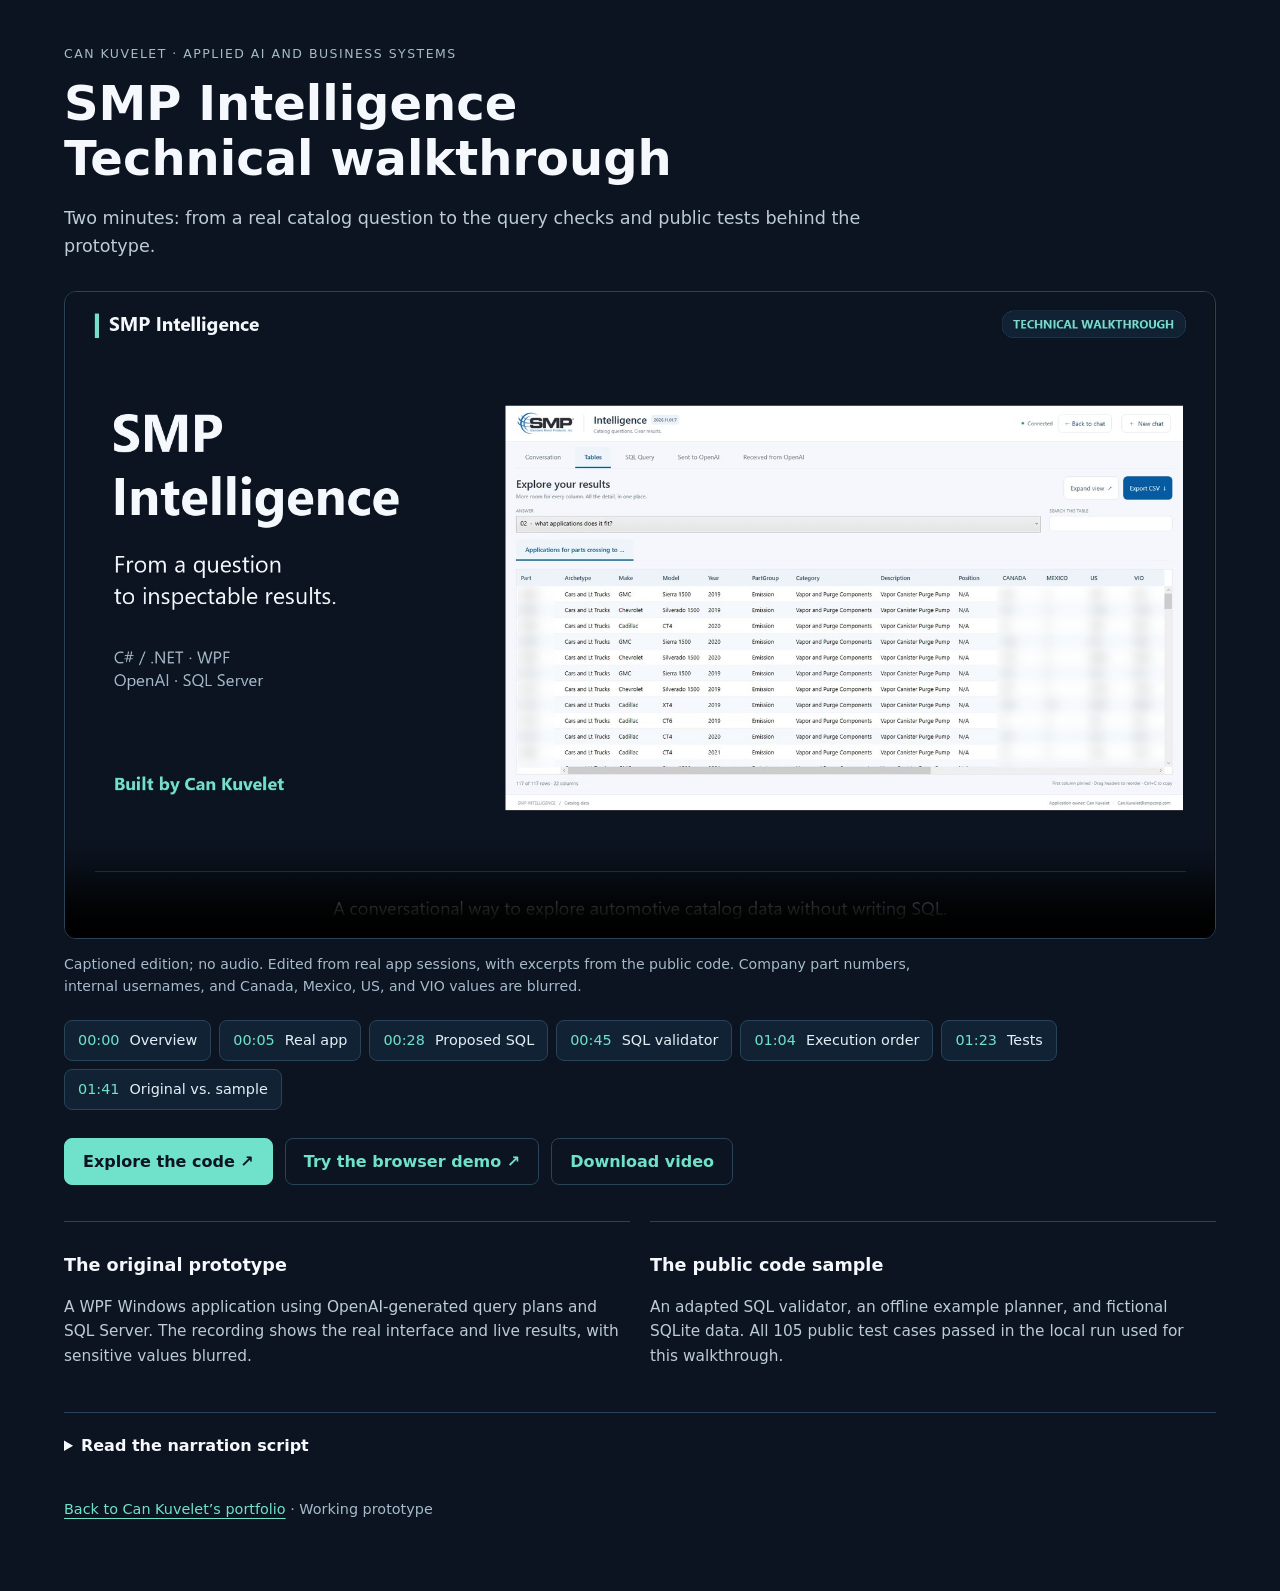
==== walkthrough/index.html @ 6a30120a "Add captioned SMP technical walkthrough and portfolio link" ====
<!doctype html>
<html lang="en"><head><meta charset="utf-8"><meta name="viewport" content="width=device-width,initial-scale=1">
<title>SMP Intelligence — Technical walkthrough | Can Kuvelet</title>
<meta name="description" content="A two-minute walkthrough of the real SMP Intelligence prototype, its SQL validator, public code, and automated tests.">
<style>
:root{color-scheme:dark;font-family:Segoe UI,system-ui,sans-serif;color:#f5f8fc;background:#0b1420;line-height:1.6}
*{box-sizing:border-box}body{margin:0}main{max-width:1200px;margin:auto;padding:44px 24px 70px}a{color:#70e1ca;text-underline-offset:4px}a:hover{color:white}
.eyebrow{font-size:.78rem;letter-spacing:.12em;text-transform:uppercase;color:#a6bacb}h1{font-size:clamp(1.8rem,4.5vw,3rem);line-height:1.15;margin:12px 0 18px}p{max-width:850px;color:#bccbd7}.intro{font-size:1.1rem}
video{width:100%;aspect-ratio:16/9;display:block;background:#080e16;border:1px solid #294358;border-radius:12px;margin-top:30px}.note{font-size:.88rem;color:#a6bacb}
.chapters{display:flex;flex-wrap:wrap;gap:8px;margin:22px 0 28px}.chapters button{font:inherit;font-size:.9rem;color:#e5eef5;background:#112234;border:1px solid #294358;padding:8px 13px;border-radius:8px;cursor:pointer}.chapters span{color:#70e1ca;padding-right:10px}.chapters button:hover,.chapters button:focus-visible{border-color:#70e1ca;background:#1d3c49}
.links{display:flex;flex-wrap:wrap;gap:12px}.links a{display:block;text-decoration:none;font-weight:600;border:1px solid #294358;padding:10px 18px;border-radius:8px}.links a:first-child{background:#70e1ca;color:#0b1420;border-color:#70e1ca}.compare{display:grid;grid-template-columns:1fr 1fr;gap:20px;margin-top:36px}.compare section{border-top:1px solid #294358;padding-top:14px}.compare h2{font-size:1.1rem}.compare p{font-size:.96rem}details{margin-top:28px;border-top:1px solid #294358;padding-top:20px}summary{cursor:pointer;font-weight:600}details p strong{color:#70e1ca;padding-right:10px}footer{margin-top:40px;color:#a6bacb;font-size:.9rem}button:focus-visible,a:focus-visible,summary:focus-visible{outline:2px solid #70e1ca;outline-offset:4px}@media(max-width:640px){main{padding:26px 16px 44px}.compare{grid-template-columns:1fr}.chapters{gap:6px}.chapters button{font-size:.82rem}}
</style></head><body><main>
<div class="eyebrow">Can Kuvelet · Applied AI and business systems</div>
<h1>SMP Intelligence<br>Technical walkthrough</h1>
<p class="intro">Two minutes: from a real catalog question to the query checks and public tests behind the prototype.</p>
<video controls playsinline preload="metadata" poster="poster.jpg" aria-label="Two-minute SMP Intelligence technical walkthrough">
<source src="smp-technical-walkthrough.mp4" type="video/mp4"><track kind="captions" src="captions.vtt" srclang="en" label="English">
Your browser does not support inline video. <a href="smp-technical-walkthrough.mp4">Download the walkthrough.</a></video>
<p class="note">Captioned edition; no audio. Edited from real app sessions, with excerpts from the public code. Company part numbers, internal usernames, and Canada, Mexico, US, and VIO values are blurred.</p>
<nav class="chapters" aria-label="Video chapters"><button type="button" data-time="0"><span>00:00</span>Overview</button><button type="button" data-time="5"><span>00:05</span>Real app</button><button type="button" data-time="28.133333"><span>00:28</span>Proposed SQL</button><button type="button" data-time="45"><span>00:45</span>SQL validator</button><button type="button" data-time="64"><span>01:04</span>Execution order</button><button type="button" data-time="83"><span>01:23</span>Tests</button><button type="button" data-time="101"><span>01:41</span>Original vs. sample</button></nav>
<div class="links"><a href="https://github.com/Kuvelet/SMP-Intelligence">Explore the code ↗</a><a href="https://kuvelet.github.io/SMP-Intelligence/">Try the browser demo ↗</a><a href="smp-technical-walkthrough.mp4" download>Download video</a></div>
<div class="compare"><section><h2>The original prototype</h2><p>A WPF Windows application using OpenAI-generated query plans and SQL Server. The recording shows the real interface and live results, with sensitive values blurred.</p></section><section><h2>The public code sample</h2><p>An adapted SQL validator, an offline example planner, and fictional SQLite data. All 105 public test cases passed in the local run used for this walkthrough.</p></section></div>
<details><summary>Read the narration script</summary><p><strong>00:00</strong> I built SMP Intelligence to make automotive catalog lookups easier to explore without writing SQL.</p><p><strong>00:05</strong> Here is the working Windows prototype. I ask which parts cross to an original-equipment reference.</p><p><strong>00:14</strong> SQL Server returns matching parts, which the application presents in the conversation and results table.</p><p><strong>00:20</strong> A follow-up retrieves their vehicle applications. Part numbers, usernames, and regional vehicle counts are blurred in this walkthrough.</p><p><strong>00:28</strong> The SQL tab exposes the query proposed by the model. The backend checks and normalizes that proposal before executing it.</p><p><strong>00:37</strong> OpenAI proposes the query. SQL Server supplies the result records, which are formatted locally and are not sent back to the model.</p><p><strong>00:45</strong> The public validator is adapted from the prototype. It parses SQL into a syntax tree and requires one SELECT statement per result.</p><p><strong>00:54</strong> Table references, syntax, and functions have explicit limits. Unsupported operations are rejected rather than passed through.</p><p><strong>01:04</strong> Execution order matters. The pipeline materializes the entire validated plan before the first database call.</p><p><strong>01:14</strong> If a second query is rejected, the first query must not run either. The sample preserves this behavior from the original prototype.</p><p><strong>01:23</strong> This public test supplies a rejected second query and checks that the executor was called zero times.</p><p><strong>01:33</strong> All 105 public cases passed in this run. These tests check defined behaviors; model-generated answers still need separate business-correctness evaluation.</p><p><strong>01:41</strong> The original uses OpenAI, SQL Server, and WPF. The public sample uses an offline planner and fictional SQLite data so reviewers can run and inspect it without company access.</p><p><strong>01:53</strong> Explore the source, run the tests, or try the browser demo. SMP Intelligence remains a working prototype.</p><p><a href="narration.txt" download>Download the editable narration script</a></p></details>
<footer><a href="https://kuvelet.github.io/portfolio/">Back to Can Kuvelet’s portfolio</a> · Working prototype</footer>
</main><script>const video=document.querySelector('video');document.querySelectorAll('[data-time]').forEach(button=>button.addEventListener('click',()=>{video.currentTime=Number(button.dataset.time);video.focus();}));</script></body></html>
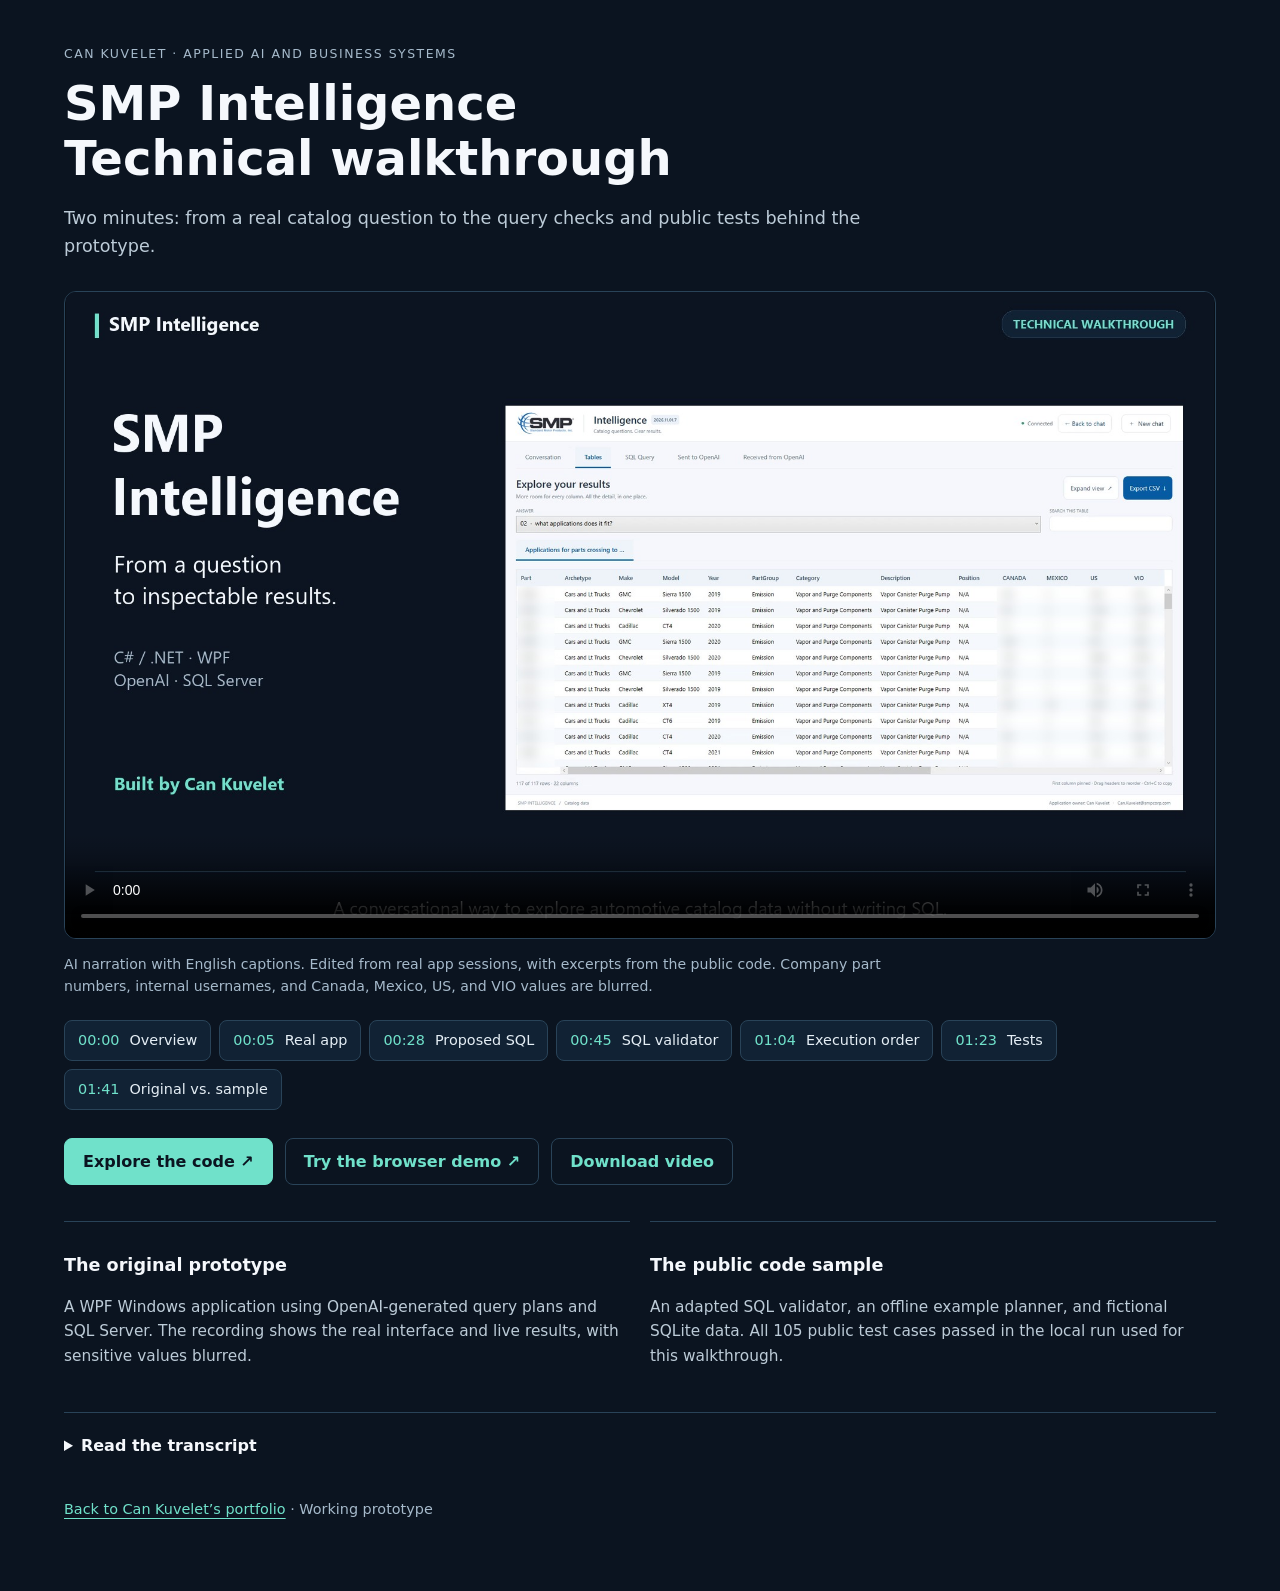
==== commit 692e1600: "Add synchronized AI narration and speech captions to SMP walkthrough" ====
--- a/walkthrough/index.html
+++ b/walkthrough/index.html
@@ -14,12 +14,12 @@
 <h1>SMP Intelligence<br>Technical walkthrough</h1>
 <p class="intro">Two minutes: from a real catalog question to the query checks and public tests behind the prototype.</p>
 <video controls playsinline preload="metadata" poster="poster.jpg" aria-label="Two-minute SMP Intelligence technical walkthrough">
-<source src="smp-technical-walkthrough.mp4" type="video/mp4"><track kind="captions" src="captions.vtt" srclang="en" label="English">
+<source src="smp-technical-walkthrough.mp4?v=voiceover-1" type="video/mp4"><track kind="captions" src="captions.vtt?v=voiceover-1" srclang="en" label="English">
 Your browser does not support inline video. <a href="smp-technical-walkthrough.mp4">Download the walkthrough.</a></video>
-<p class="note">Captioned edition; no audio. Edited from real app sessions, with excerpts from the public code. Company part numbers, internal usernames, and Canada, Mexico, US, and VIO values are blurred.</p>
+<p class="note">AI narration with English captions. Edited from real app sessions, with excerpts from the public code. Company part numbers, internal usernames, and Canada, Mexico, US, and VIO values are blurred.</p>
 <nav class="chapters" aria-label="Video chapters"><button type="button" data-time="0"><span>00:00</span>Overview</button><button type="button" data-time="5"><span>00:05</span>Real app</button><button type="button" data-time="28.133333"><span>00:28</span>Proposed SQL</button><button type="button" data-time="45"><span>00:45</span>SQL validator</button><button type="button" data-time="64"><span>01:04</span>Execution order</button><button type="button" data-time="83"><span>01:23</span>Tests</button><button type="button" data-time="101"><span>01:41</span>Original vs. sample</button></nav>
 <div class="links"><a href="https://github.com/Kuvelet/SMP-Intelligence">Explore the code ↗</a><a href="https://kuvelet.github.io/SMP-Intelligence/">Try the browser demo ↗</a><a href="smp-technical-walkthrough.mp4" download>Download video</a></div>
 <div class="compare"><section><h2>The original prototype</h2><p>A WPF Windows application using OpenAI-generated query plans and SQL Server. The recording shows the real interface and live results, with sensitive values blurred.</p></section><section><h2>The public code sample</h2><p>An adapted SQL validator, an offline example planner, and fictional SQLite data. All 105 public test cases passed in the local run used for this walkthrough.</p></section></div>
-<details><summary>Read the narration script</summary><p><strong>00:00</strong> I built SMP Intelligence to make automotive catalog lookups easier to explore without writing SQL.</p><p><strong>00:05</strong> Here is the working Windows prototype. I ask which parts cross to an original-equipment reference.</p><p><strong>00:14</strong> SQL Server returns matching parts, which the application presents in the conversation and results table.</p><p><strong>00:20</strong> A follow-up retrieves their vehicle applications. Part numbers, usernames, and regional vehicle counts are blurred in this walkthrough.</p><p><strong>00:28</strong> The SQL tab exposes the query proposed by the model. The backend checks and normalizes that proposal before executing it.</p><p><strong>00:37</strong> OpenAI proposes the query. SQL Server supplies the result records, which are formatted locally and are not sent back to the model.</p><p><strong>00:45</strong> The public validator is adapted from the prototype. It parses SQL into a syntax tree and requires one SELECT statement per result.</p><p><strong>00:54</strong> Table references, syntax, and functions have explicit limits. Unsupported operations are rejected rather than passed through.</p><p><strong>01:04</strong> Execution order matters. The pipeline materializes the entire validated plan before the first database call.</p><p><strong>01:14</strong> If a second query is rejected, the first query must not run either. The sample preserves this behavior from the original prototype.</p><p><strong>01:23</strong> This public test supplies a rejected second query and checks that the executor was called zero times.</p><p><strong>01:33</strong> All 105 public cases passed in this run. These tests check defined behaviors; model-generated answers still need separate business-correctness evaluation.</p><p><strong>01:41</strong> The original uses OpenAI, SQL Server, and WPF. The public sample uses an offline planner and fictional SQLite data so reviewers can run and inspect it without company access.</p><p><strong>01:53</strong> Explore the source, run the tests, or try the browser demo. SMP Intelligence remains a working prototype.</p><p><a href="narration.txt" download>Download the editable narration script</a></p></details>
+<details><summary>Read the transcript</summary><p><strong>00:00</strong> SMP Intelligence makes catalog lookups conversational.</p><p><strong>00:05</strong> Here&#x27;s the real Windows prototype. I ask which parts cross to an original equipment number.</p><p><strong>00:14</strong> The matching parts appear in a conversation and a results table.</p><p><strong>00:20</strong> Then I ask which vehicles they fit. Part numbers, usernames, and vehicle counts are blurred.</p><p><strong>00:28</strong> The SQL tab shows the query proposed by the model. The backend checks it before execution.</p><p><strong>00:37</strong> OpenAI proposes SQL. The database returns records, which stay local rather than going back to the model.</p><p><strong>00:45</strong> Here&#x27;s the public validator, adapted from the prototype. It parses the SQL and requires one SELECT statement per result.</p><p><strong>00:54</strong> The checks limit which tables, functions, and SQL operations are allowed. Unsupported queries are rejected.</p><p><strong>01:04</strong> The order matters. This pipeline validates the entire plan before making any database calls.</p><p><strong>01:14</strong> So if the second query fails validation, the first query doesn&#x27;t run either. No partial execution.</p><p><strong>01:23</strong> This test checks exactly that. It supplies an invalid second query, then verifies that the database executor was called zero times.</p><p><strong>01:33</strong> All 105 tests passed. They verify specific behaviors, not the accuracy of every AI answer.</p><p><strong>01:41</strong> The original uses OpenAI, SQL Server, and WPF. The public sample uses an offline planner and fictional data, without company access.</p><p><strong>01:53</strong> Explore the code, run the tests, or try the browser demo. This is a working prototype.</p><p><a href="narration.txt" download>Download the transcript</a></p></details>
 <footer><a href="https://kuvelet.github.io/portfolio/">Back to Can Kuvelet’s portfolio</a> · Working prototype</footer>
 </main><script>const video=document.querySelector('video');document.querySelectorAll('[data-time]').forEach(button=>button.addEventListener('click',()=>{video.currentTime=Number(button.dataset.time);video.focus();}));</script></body></html>
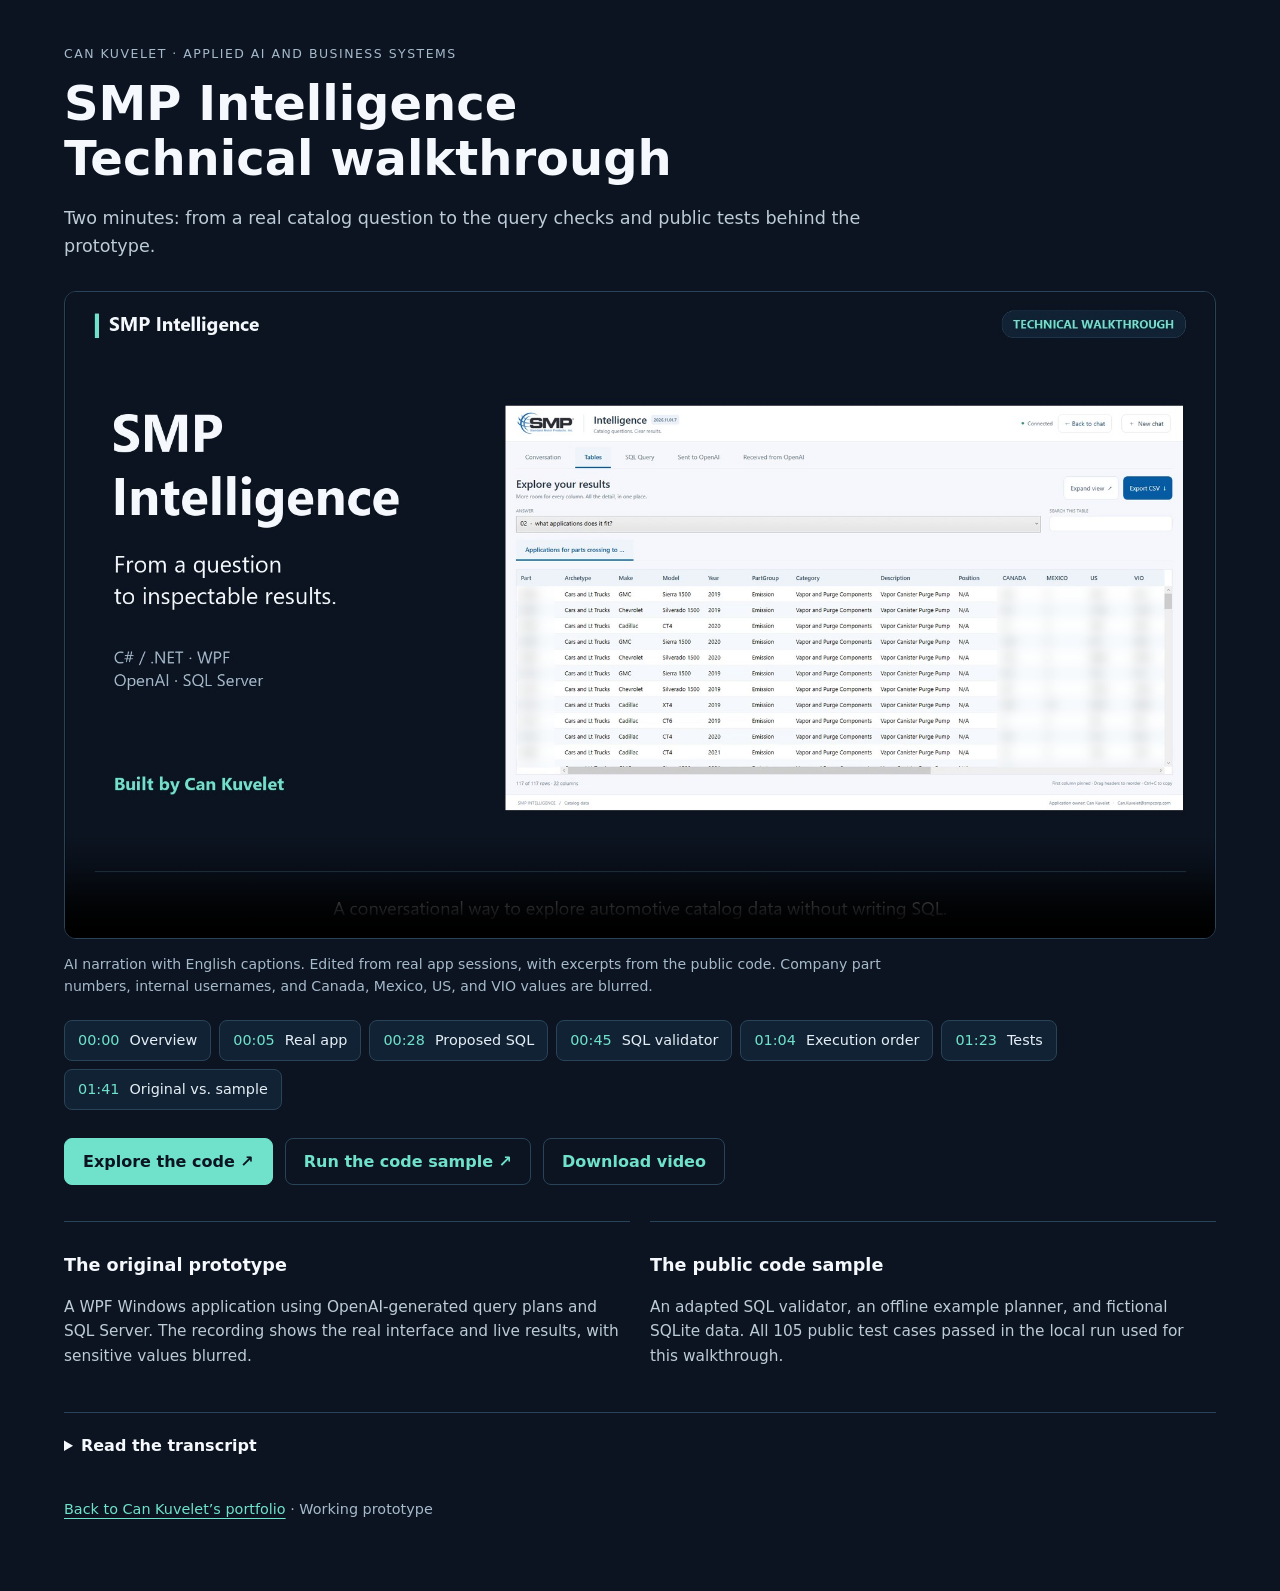
==== commit 7dd8b115: "Simplify SMP presentation around the real app and runnable source" ====
--- a/walkthrough/index.html
+++ b/walkthrough/index.html
@@ -18,7 +18,7 @@
 Your browser does not support inline video. <a href="smp-technical-walkthrough.mp4">Download the walkthrough.</a></video>
 <p class="note">AI narration with English captions. Edited from real app sessions, with excerpts from the public code. Company part numbers, internal usernames, and Canada, Mexico, US, and VIO values are blurred.</p>
 <nav class="chapters" aria-label="Video chapters"><button type="button" data-time="0"><span>00:00</span>Overview</button><button type="button" data-time="5"><span>00:05</span>Real app</button><button type="button" data-time="28.133333"><span>00:28</span>Proposed SQL</button><button type="button" data-time="45"><span>00:45</span>SQL validator</button><button type="button" data-time="64"><span>01:04</span>Execution order</button><button type="button" data-time="83"><span>01:23</span>Tests</button><button type="button" data-time="101"><span>01:41</span>Original vs. sample</button></nav>
-<div class="links"><a href="https://github.com/Kuvelet/SMP-Intelligence">Explore the code ↗</a><a href="https://kuvelet.github.io/SMP-Intelligence/">Try the browser demo ↗</a><a href="smp-technical-walkthrough.mp4" download>Download video</a></div>
+<div class="links"><a href="https://github.com/Kuvelet/SMP-Intelligence">Explore the code ↗</a><a href="https://github.com/Kuvelet/SMP-Intelligence/blob/main/sample/README.md">Run the code sample ↗</a><a href="smp-technical-walkthrough.mp4" download>Download video</a></div>
 <div class="compare"><section><h2>The original prototype</h2><p>A WPF Windows application using OpenAI-generated query plans and SQL Server. The recording shows the real interface and live results, with sensitive values blurred.</p></section><section><h2>The public code sample</h2><p>An adapted SQL validator, an offline example planner, and fictional SQLite data. All 105 public test cases passed in the local run used for this walkthrough.</p></section></div>
 <details><summary>Read the transcript</summary><p><strong>00:00</strong> SMP Intelligence makes catalog lookups conversational.</p><p><strong>00:05</strong> Here&#x27;s the real Windows prototype. I ask which parts cross to an original equipment number.</p><p><strong>00:14</strong> The matching parts appear in a conversation and a results table.</p><p><strong>00:20</strong> Then I ask which vehicles they fit. Part numbers, usernames, and vehicle counts are blurred.</p><p><strong>00:28</strong> The SQL tab shows the query proposed by the model. The backend checks it before execution.</p><p><strong>00:37</strong> OpenAI proposes SQL. The database returns records, which stay local rather than going back to the model.</p><p><strong>00:45</strong> Here&#x27;s the public validator, adapted from the prototype. It parses the SQL and requires one SELECT statement per result.</p><p><strong>00:54</strong> The checks limit which tables, functions, and SQL operations are allowed. Unsupported queries are rejected.</p><p><strong>01:04</strong> The order matters. This pipeline validates the entire plan before making any database calls.</p><p><strong>01:14</strong> So if the second query fails validation, the first query doesn&#x27;t run either. No partial execution.</p><p><strong>01:23</strong> This test checks exactly that. It supplies an invalid second query, then verifies that the database executor was called zero times.</p><p><strong>01:33</strong> All 105 tests passed. They verify specific behaviors, not the accuracy of every AI answer.</p><p><strong>01:41</strong> The original uses OpenAI, SQL Server, and WPF. The public sample uses an offline planner and fictional data, without company access.</p><p><strong>01:53</strong> Explore the code, run the tests, or try the browser demo. This is a working prototype.</p><p><a href="narration.txt" download>Download the transcript</a></p></details>
 <footer><a href="https://kuvelet.github.io/portfolio/">Back to Can Kuvelet’s portfolio</a> · Working prototype</footer>
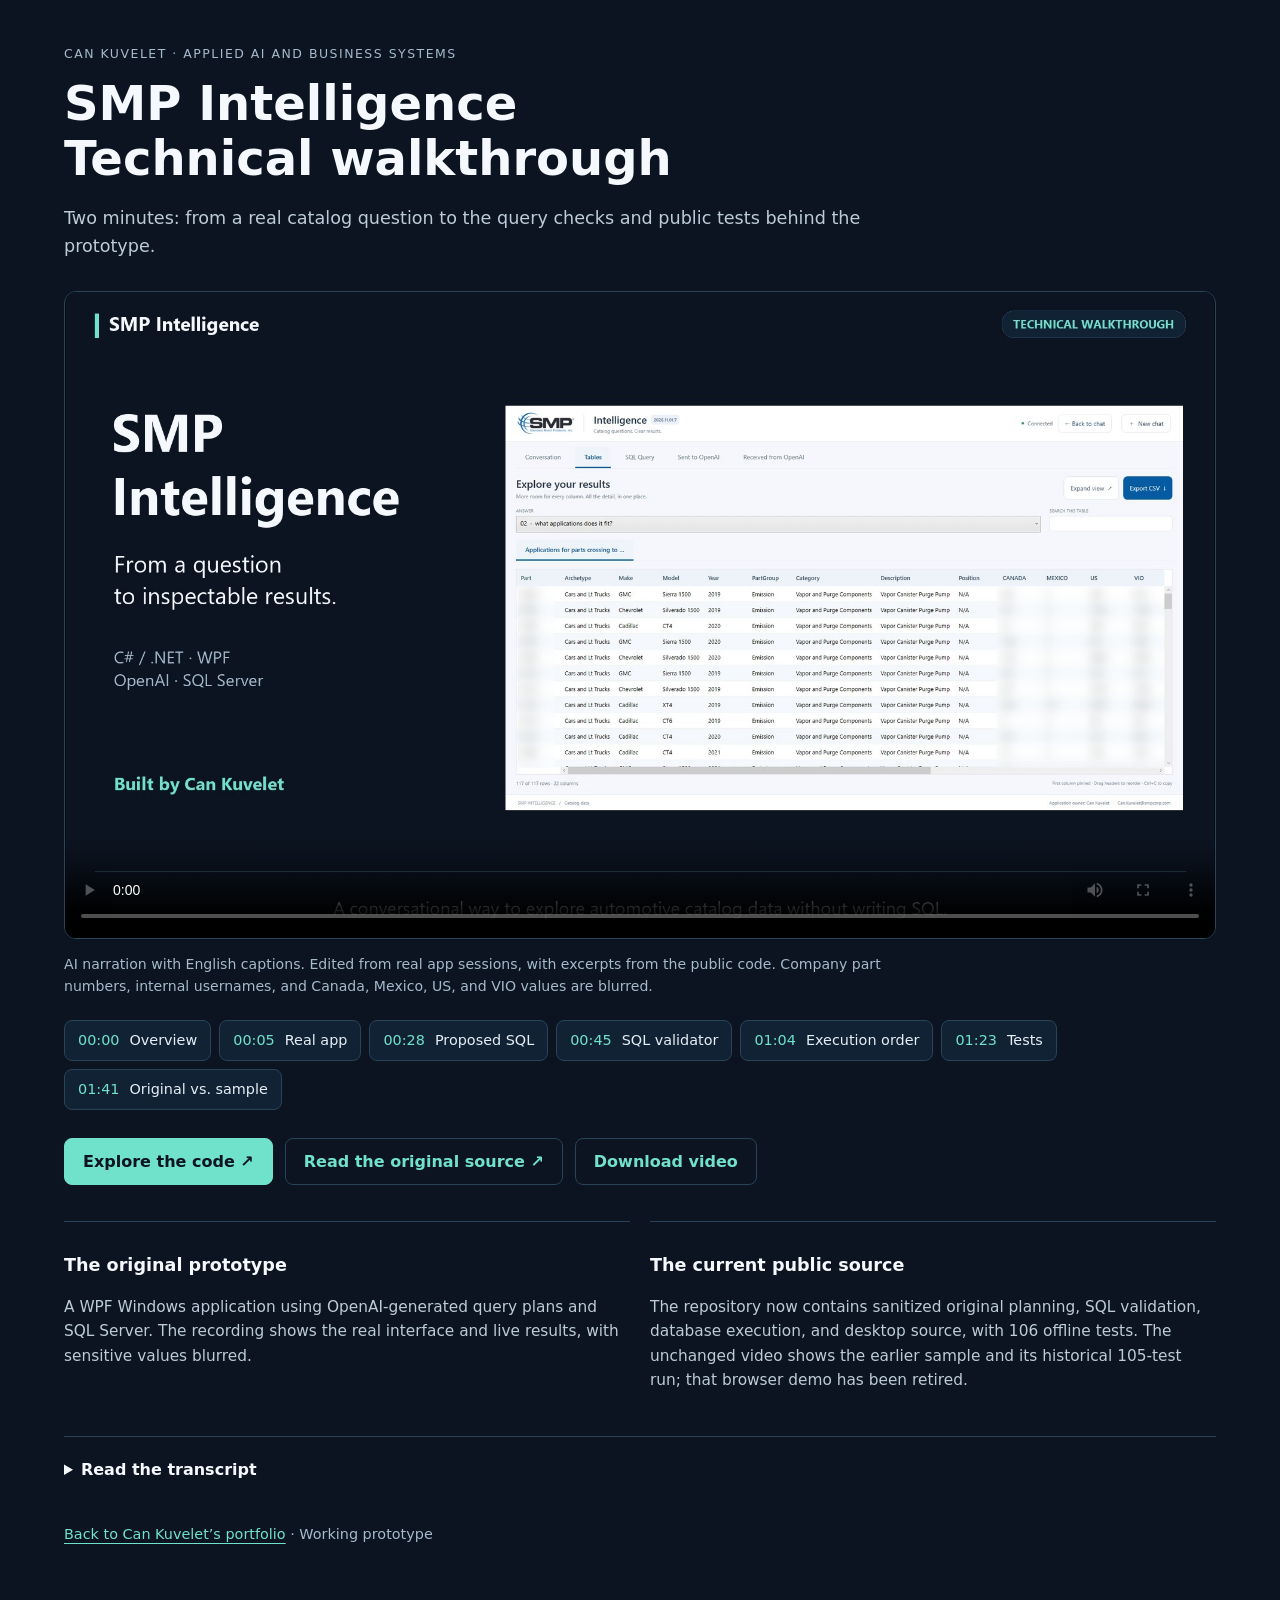
==== commit 6bee117e: "Point SMP walkthrough readers to the original source case study Update the code link and describe th" ====
--- a/walkthrough/index.html
+++ b/walkthrough/index.html
@@ -18,8 +18,8 @@
 Your browser does not support inline video. <a href="smp-technical-walkthrough.mp4">Download the walkthrough.</a></video>
 <p class="note">AI narration with English captions. Edited from real app sessions, with excerpts from the public code. Company part numbers, internal usernames, and Canada, Mexico, US, and VIO values are blurred.</p>
 <nav class="chapters" aria-label="Video chapters"><button type="button" data-time="0"><span>00:00</span>Overview</button><button type="button" data-time="5"><span>00:05</span>Real app</button><button type="button" data-time="28.133333"><span>00:28</span>Proposed SQL</button><button type="button" data-time="45"><span>00:45</span>SQL validator</button><button type="button" data-time="64"><span>01:04</span>Execution order</button><button type="button" data-time="83"><span>01:23</span>Tests</button><button type="button" data-time="101"><span>01:41</span>Original vs. sample</button></nav>
-<div class="links"><a href="https://github.com/Kuvelet/SMP-Intelligence">Explore the code ↗</a><a href="https://github.com/Kuvelet/SMP-Intelligence/blob/main/sample/README.md">Run the code sample ↗</a><a href="smp-technical-walkthrough.mp4" download>Download video</a></div>
-<div class="compare"><section><h2>The original prototype</h2><p>A WPF Windows application using OpenAI-generated query plans and SQL Server. The recording shows the real interface and live results, with sensitive values blurred.</p></section><section><h2>The public code sample</h2><p>An adapted SQL validator, an offline example planner, and fictional SQLite data. All 105 public test cases passed in the local run used for this walkthrough.</p></section></div>
+<div class="links"><a href="https://github.com/Kuvelet/SMP-Intelligence">Explore the code ↗</a><a href="https://github.com/Kuvelet/SMP-Intelligence/blob/main/docs/source-guide.md">Read the original source ↗</a><a href="smp-technical-walkthrough.mp4" download>Download video</a></div>
+<div class="compare"><section><h2>The original prototype</h2><p>A WPF Windows application using OpenAI-generated query plans and SQL Server. The recording shows the real interface and live results, with sensitive values blurred.</p></section><section><h2>The current public source</h2><p>The repository now contains sanitized original planning, SQL validation, database execution, and desktop source, with 106 offline tests. The unchanged video shows the earlier sample and its historical 105-test run; that browser demo has been retired.</p></section></div>
 <details><summary>Read the transcript</summary><p><strong>00:00</strong> SMP Intelligence makes catalog lookups conversational.</p><p><strong>00:05</strong> Here&#x27;s the real Windows prototype. I ask which parts cross to an original equipment number.</p><p><strong>00:14</strong> The matching parts appear in a conversation and a results table.</p><p><strong>00:20</strong> Then I ask which vehicles they fit. Part numbers, usernames, and vehicle counts are blurred.</p><p><strong>00:28</strong> The SQL tab shows the query proposed by the model. The backend checks it before execution.</p><p><strong>00:37</strong> OpenAI proposes SQL. The database returns records, which stay local rather than going back to the model.</p><p><strong>00:45</strong> Here&#x27;s the public validator, adapted from the prototype. It parses the SQL and requires one SELECT statement per result.</p><p><strong>00:54</strong> The checks limit which tables, functions, and SQL operations are allowed. Unsupported queries are rejected.</p><p><strong>01:04</strong> The order matters. This pipeline validates the entire plan before making any database calls.</p><p><strong>01:14</strong> So if the second query fails validation, the first query doesn&#x27;t run either. No partial execution.</p><p><strong>01:23</strong> This test checks exactly that. It supplies an invalid second query, then verifies that the database executor was called zero times.</p><p><strong>01:33</strong> All 105 tests passed. They verify specific behaviors, not the accuracy of every AI answer.</p><p><strong>01:41</strong> The original uses OpenAI, SQL Server, and WPF. The public sample uses an offline planner and fictional data, without company access.</p><p><strong>01:53</strong> Explore the code, run the tests, or try the browser demo. This is a working prototype.</p><p><a href="narration.txt" download>Download the transcript</a></p></details>
 <footer><a href="https://kuvelet.github.io/portfolio/">Back to Can Kuvelet’s portfolio</a> · Working prototype</footer>
 </main><script>const video=document.querySelector('video');document.querySelectorAll('[data-time]').forEach(button=>button.addEventListener('click',()=>{video.currentTime=Number(button.dataset.time);video.focus();}));</script></body></html>
